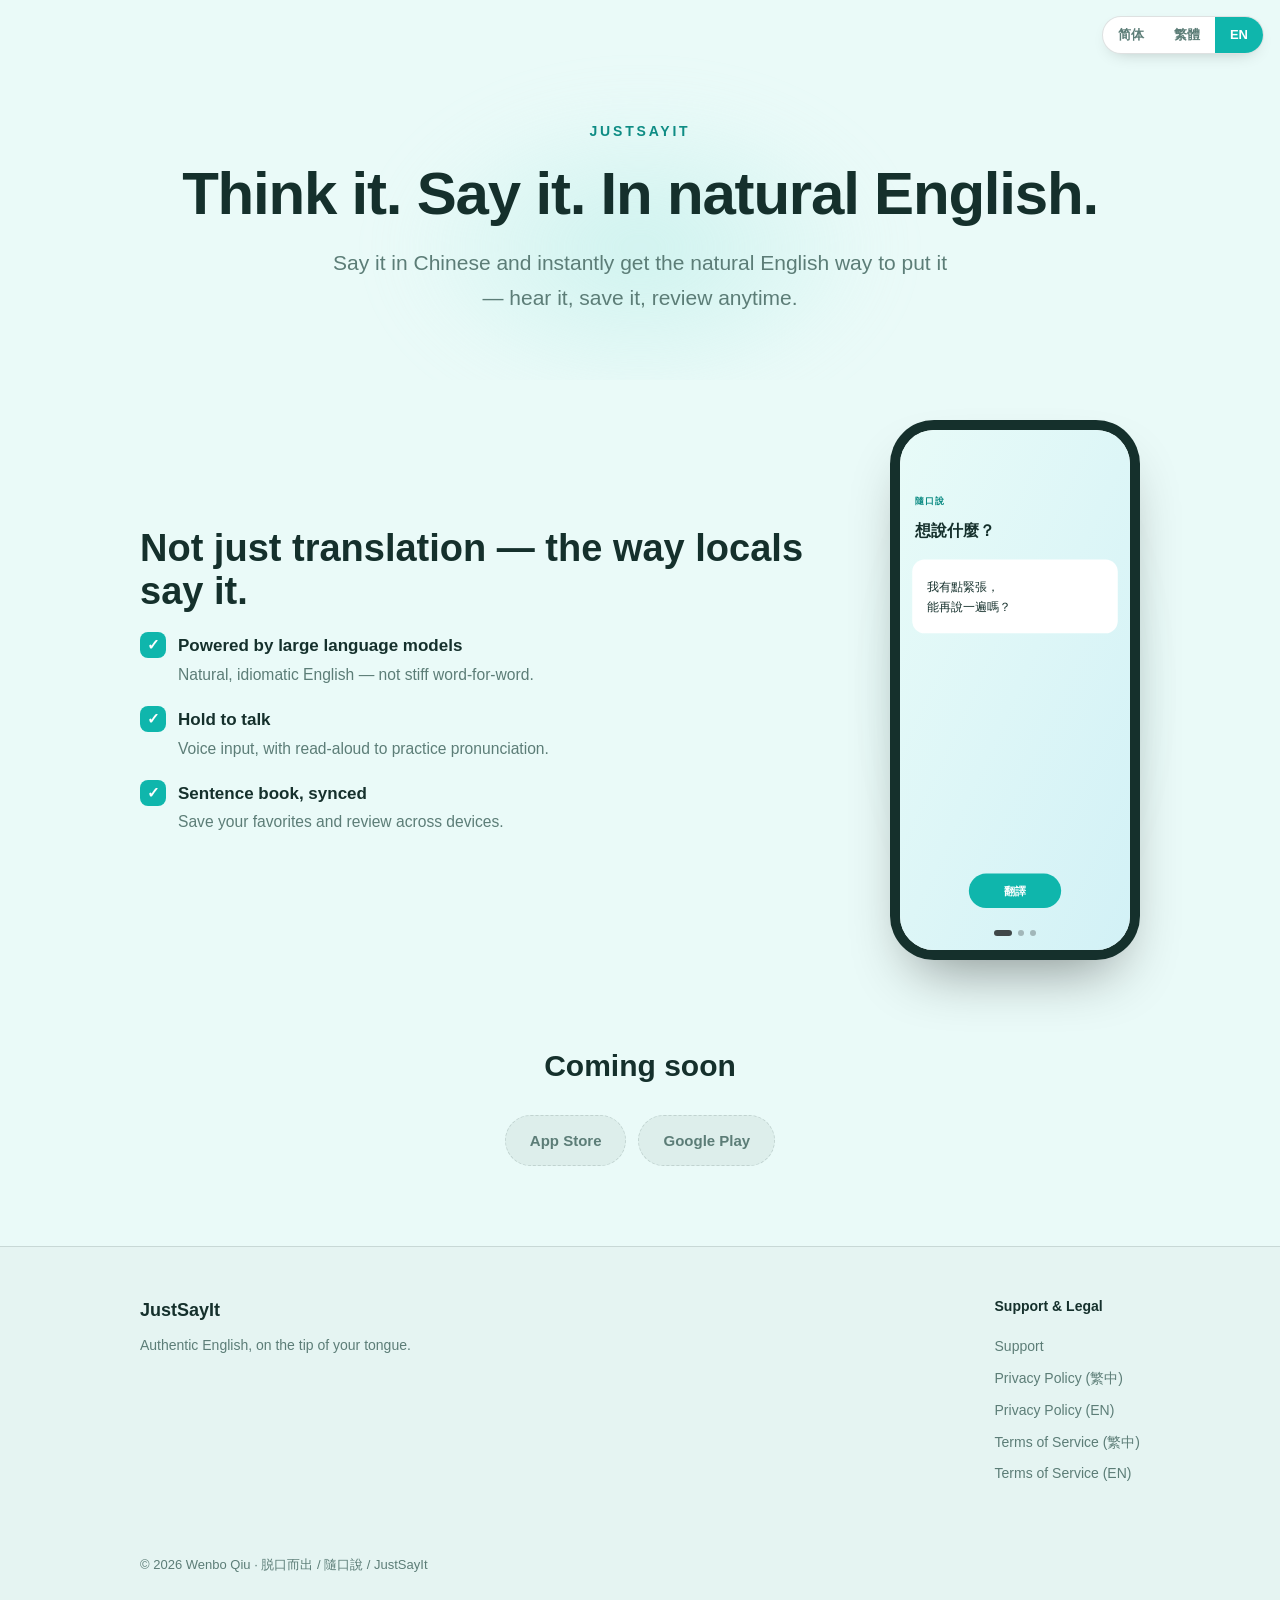
==== marketing.html @ a79a9fb3 "feat: 营销页 + 技术支持页（三语：简体 / 繁中 / 英文）+ 占位截图 - marketing.html：Hero + 功能亮点 + 手机截图轮播 + 下载占位 + 法务页脚 - suppo" ====
<!DOCTYPE html>
<html lang="zh-Hant">
<head>
  <meta charset="UTF-8" />
  <meta name="viewport" content="width=device-width, initial-scale=1.0" />
  <title>隨口說 · JustSayIt — 道地英文，脫口來</title>
  <meta name="description" content="隨口說 JustSayIt：說出中文，立刻得到道地的英文說法，聽發音、收藏到句子本，隨時回顧。" />
  <style>
    :root {
      color-scheme: light;
      --fg: #15302c;
      --fg-muted: #5c7d77;
      --bg: #eafaf8;
      --accent: #0fb6ac;
      --accent-dark: #0e8c84;
      --chip-bg: rgba(21, 48, 44, 0.06);
      --chip-border: rgba(21, 48, 44, 0.14);
      --frame: #15302c;
    }
    * { box-sizing: border-box; }
    html { -webkit-text-size-adjust: 100%; scroll-behavior: smooth; }
    body {
      margin: 0; color: var(--fg); background: var(--bg);
      font-family: -apple-system, BlinkMacSystemFont, "Segoe UI", "PingFang TC",
        "PingFang SC", "Microsoft JhengHei", "Microsoft YaHei", Roboto, Helvetica, Arial, sans-serif;
      line-height: 1.7; -webkit-font-smoothing: antialiased;
    }

    /* 语言切换 */
    .lang-switch {
      position: fixed; top: 16px; right: 16px; z-index: 20;
      display: inline-flex; background: #fff; border: 1px solid var(--chip-border);
      border-radius: 999px; overflow: hidden; font-size: 13px; font-weight: 600;
      box-shadow: 0 6px 18px -10px rgba(0,0,0,.3);
    }
    .lang-switch button {
      border: none; background: transparent; color: var(--fg-muted);
      padding: 7px 15px; cursor: pointer; font: inherit;
    }
    .lang-switch button.on { background: var(--accent); color: #fff; }
    .lang-hant, .lang-hans, .lang-en { display: none; }
    body.l-hant .lang-hant { display: inline; }
    body.l-hans .lang-hans { display: inline; }
    body.l-en  .lang-en  { display: inline; }

    .wrap { max-width: 1100px; margin: 0 auto; padding: 0 24px; }

    /* Hero */
    .hero { text-align: center; padding: 120px 24px 64px; position: relative; overflow: hidden; }
    .hero::after {
      content: ""; position: absolute; width: 70vw; height: 50vh; max-width: 720px;
      top: 6%; left: 50%; transform: translateX(-50%);
      background: radial-gradient(closest-side, #bdeee9, transparent 70%);
      opacity: .6; filter: blur(28px); z-index: 0; pointer-events: none;
    }
    .hero .logo {
      font-size: 14px; font-weight: 700; letter-spacing: .2em; text-transform: uppercase;
      color: var(--accent-dark); margin: 0 0 18px; position: relative; z-index: 1;
    }
    .hero h1 {
      font-size: clamp(34px, 7vw, 60px); line-height: 1.08; margin: 0 0 18px;
      font-weight: 800; letter-spacing: -.02em; position: relative; z-index: 1;
    }
    .hero .tagline {
      font-size: clamp(16px, 3.4vw, 21px); color: var(--fg-muted);
      max-width: 30em; margin: 0 auto; position: relative; z-index: 1;
    }

    /* 产品展示 */
    .showcase { padding: 40px 24px 80px; }
    .showcase-inner {
      display: flex; align-items: center; gap: clamp(24px, 6vw, 72px);
      max-width: 1000px; margin: 0 auto;
    }
    .showcase .copy { flex: 1; min-width: 0; }
    .showcase h2 { font-size: clamp(26px, 4.5vw, 38px); line-height: 1.15; margin: 0 0 18px; font-weight: 800; }
    .feat { list-style: none; padding: 0; margin: 0; }
    .feat li { display: flex; gap: 12px; margin: 16px 0; font-size: clamp(15px, 3vw, 17px); }
    .feat .ic {
      flex-shrink: 0; width: 26px; height: 26px; border-radius: 8px;
      background: var(--accent); color: #fff; display: grid; place-items: center;
      font-size: 15px; font-weight: 700;
    }
    .feat b { display: block; }
    .feat span.sub { color: var(--fg-muted); font-size: .92em; }

    /* 手机 */
    .device { flex-shrink: 0; position: relative; isolation: isolate; }
    .device::before {
      content: ""; position: absolute; inset: -16% -24%;
      background: radial-gradient(closest-side, var(--accent), transparent 72%);
      opacity: .2; filter: blur(30px); z-index: -1;
    }
    .phone {
      width: auto; height: clamp(420px, 60vh, 560px); aspect-ratio: 390 / 844;
      background: var(--frame); border-radius: 44px; padding: 10px;
      box-shadow: 0 30px 60px -24px rgba(0,0,0,.45);
    }
    .screen { position: relative; width: 100%; height: 100%; border-radius: 34px; overflow: hidden; background: #fff; }
    .screen img { position: absolute; inset: 0; width: 100%; height: 100%; object-fit: cover; opacity: 0; transition: opacity .8s ease; }
    .screen img.active { opacity: 1; }
    .dots { position: absolute; bottom: 14px; left: 0; right: 0; display: flex; justify-content: center; gap: 6px; }
    .dots span { width: 6px; height: 6px; border-radius: 999px; background: rgba(0,0,0,.25); transition: all .3s ease; }
    .dots span.on { background: rgba(0,0,0,.7); width: 18px; }

    /* 下载 */
    .downloads { text-align: center; padding: 0 24px 80px; }
    .downloads h2 { font-size: clamp(22px, 4vw, 30px); margin: 0 0 24px; font-weight: 800; }
    .links { display: flex; flex-wrap: wrap; gap: 12px; justify-content: center; }
    .chip {
      display: inline-flex; align-items: center; gap: 6px; font-size: 15px; font-weight: 600;
      padding: 12px 24px; border-radius: 999px; background: var(--chip-bg);
      border: 1px solid var(--chip-border); color: var(--fg); text-decoration: none;
      transition: transform .2s ease;
    }
    .chip:hover { transform: translateY(-2px); }
    .chip.disabled { color: var(--fg-muted); border-style: dashed; cursor: not-allowed; pointer-events: none; }

    /* 页脚 */
    .site-footer { border-top: 1px solid var(--chip-border); padding: 48px 24px; background: rgba(0,0,0,.025); }
    .footer-inner { max-width: 1000px; margin: 0 auto; display: flex; flex-wrap: wrap; gap: 40px; justify-content: space-between; }
    .foot-brand { font-size: 18px; font-weight: 800; margin: 0 0 8px; }
    .foot-col h4 { font-size: 14px; font-weight: 700; margin: 0 0 12px; }
    .foot-col a { display: block; font-size: 14px; color: var(--fg-muted); text-decoration: none; padding: 4px 0; }
    .foot-col a:hover { color: var(--accent-dark); }
    .foot-copy { width: 100%; margin-top: 24px; font-size: 13px; color: var(--fg-muted); }

    @media (max-width: 760px) {
      .hero { padding-top: 96px; }
      .showcase-inner { flex-direction: column-reverse; text-align: center; }
      .feat li { text-align: left; }
      .phone { height: auto; width: clamp(240px, 72vw, 320px); border-radius: 38px; }
    }
    @media (prefers-reduced-motion: reduce) {
      html { scroll-behavior: auto; }
      .screen img { transition: none; }
    }
  </style>
</head>
<body class="l-hant">
  <div class="lang-switch">
    <button data-lang="hans">简体</button>
    <button data-lang="hant" class="on">繁體</button>
    <button data-lang="en">EN</button>
  </div>

  <!-- Hero -->
  <section class="hero">
    <p class="logo">
      <span class="lang-hant">隨口說 · JustSayIt</span>
      <span class="lang-hans">脱口而出 · JustSayIt</span>
      <span class="lang-en">JustSayIt</span>
    </p>
    <h1>
      <span class="lang-hant">心有所想，道地英文脫口來。</span>
      <span class="lang-hans">心有所想，脱口而出。</span>
      <span class="lang-en">Think it. Say it. In natural English.</span>
    </h1>
    <p class="tagline">
      <span class="lang-hant">說出中文，立刻得到道地的英文說法，聽發音、收藏到句子本，隨時回顧。</span>
      <span class="lang-hans">说出中文，立刻得到地道的英语说法，听发音、收藏到句子本，随时回顾。</span>
      <span class="lang-en">Say it in Chinese and instantly get the natural English way to put it — hear it, save it, review anytime.</span>
    </p>
  </section>

  <!-- 展示 -->
  <section class="showcase">
    <div class="showcase-inner">
      <div class="copy">
        <h2>
          <span class="lang-hant">不只是翻譯，是「道地的說法」。</span>
          <span class="lang-hans">不只是翻译，是"地道的说法"。</span>
          <span class="lang-en">Not just translation — the way locals say it.</span>
        </h2>
        <ul class="feat">
          <li>
            <span class="ic">✓</span>
            <span>
              <b><span class="lang-hant">大型語言模型驅動</span><span class="lang-hans">大语言模型驱动</span><span class="lang-en">Powered by large language models</span></b>
              <span class="sub"><span class="lang-hant">給出自然、道地的英文，而非生硬直譯。</span><span class="lang-hans">给出自然、地道的英语，而非生硬直译。</span><span class="lang-en">Natural, idiomatic English — not stiff word-for-word.</span></span>
            </span>
          </li>
          <li>
            <span class="ic">✓</span>
            <span>
              <b><span class="lang-hant">按住說話，開口即譯</span><span class="lang-hans">按住说话，开口即译</span><span class="lang-en">Hold to talk</span></b>
              <span class="sub"><span class="lang-hant">語音輸入，配合朗讀練習發音。</span><span class="lang-hans">语音输入，配合朗读练习发音。</span><span class="lang-en">Voice input, with read-aloud to practice pronunciation.</span></span>
            </span>
          </li>
          <li>
            <span class="ic">✓</span>
            <span>
              <b><span class="lang-hant">句子本雲端同步</span><span class="lang-hans">句子本云同步</span><span class="lang-en">Sentence book, synced</span></b>
              <span class="sub"><span class="lang-hant">收藏好句，多台裝置隨時回顧。</span><span class="lang-hans">收藏好句，多台设备随时回顾。</span><span class="lang-en">Save your favorites and review across devices.</span></span>
            </span>
          </li>
        </ul>
      </div>
      <div class="device">
        <div class="phone">
          <div class="screen">
            <img src="assets/screen-1.svg" alt="screen 1" class="active" />
            <img src="assets/screen-2.svg" alt="screen 2" />
            <img src="assets/screen-3.svg" alt="screen 3" />
            <div class="dots"><span class="on"></span><span></span><span></span></div>
          </div>
        </div>
      </div>
    </div>
  </section>

  <!-- 下载 -->
  <section class="downloads">
    <h2>
      <span class="lang-hant">即將上架</span>
      <span class="lang-hans">即将上架</span>
      <span class="lang-en">Coming soon</span>
    </h2>
    <div class="links">
      <a class="chip disabled" aria-disabled="true" role="link">App Store</a>
      <a class="chip disabled" aria-disabled="true" role="link">Google Play</a>
    </div>
  </section>

  <!-- 页脚 -->
  <footer class="site-footer">
    <div class="footer-inner">
      <div>
        <p class="foot-brand">
          <span class="lang-hant">隨口說 · JustSayIt</span>
          <span class="lang-hans">脱口而出 · JustSayIt</span>
          <span class="lang-en">JustSayIt</span>
        </p>
        <p style="margin:0;color:var(--fg-muted);font-size:14px;">
          <span class="lang-hant">道地英文，脫口來。</span>
          <span class="lang-hans">地道口语翻译。</span>
          <span class="lang-en">Authentic English, on the tip of your tongue.</span>
        </p>
      </div>
      <div class="foot-col">
        <h4><span class="lang-hant">支援與法務</span><span class="lang-hans">支持与法务</span><span class="lang-en">Support &amp; Legal</span></h4>
        <a href="support.html"><span class="lang-hant">技術支援</span><span class="lang-hans">技术支持</span><span class="lang-en">Support</span></a>
        <a href="privacy.zh-Hant.html"><span class="lang-hant">隱私權政策</span><span class="lang-hans">隐私政策（繁体）</span><span class="lang-en">Privacy Policy (繁中)</span></a>
        <a href="privacy.en.html">Privacy Policy (EN)</a>
        <a href="terms.zh-Hant.html"><span class="lang-hant">服務條款</span><span class="lang-hans">服务条款（繁体）</span><span class="lang-en">Terms of Service (繁中)</span></a>
        <a href="terms.en.html">Terms of Service (EN)</a>
      </div>
      <p class="foot-copy">© 2026 Wenbo Qiu · 脱口而出 / 隨口說 / JustSayIt</p>
    </div>
  </footer>

  <script>
    /* 语言切换：hans 简体 / hant 繁體 / en */
    const btns = [...document.querySelectorAll(".lang-switch button")];
    function setLang(lang) {
      document.body.className = "l-" + lang;
      document.documentElement.lang = lang === "en" ? "en" : (lang === "hans" ? "zh-Hans" : "zh-Hant");
      btns.forEach(b => b.classList.toggle("on", b.dataset.lang === lang));
    }
    btns.forEach(b => b.addEventListener("click", () => setLang(b.dataset.lang)));
    /* 按浏览器语言默认 */
    const nav = (navigator.language || "").toLowerCase();
    let def = "hant";
    if (nav.startsWith("zh")) def = /(cn|sg|hans)/.test(nav) ? "hans" : "hant";
    else if (nav) def = "en";
    setLang(def);

    /* 截图轮播 */
    const screen = document.querySelector(".screen");
    const slides = [...screen.querySelectorAll("img")];
    const dotEls = [...screen.querySelectorAll(".dots span")];
    let idx = 0;
    setInterval(() => {
      slides[idx].classList.remove("active"); dotEls[idx].classList.remove("on");
      idx = (idx + 1) % slides.length;
      slides[idx].classList.add("active"); dotEls[idx].classList.add("on");
    }, 3200);
  </script>
</body>
</html>
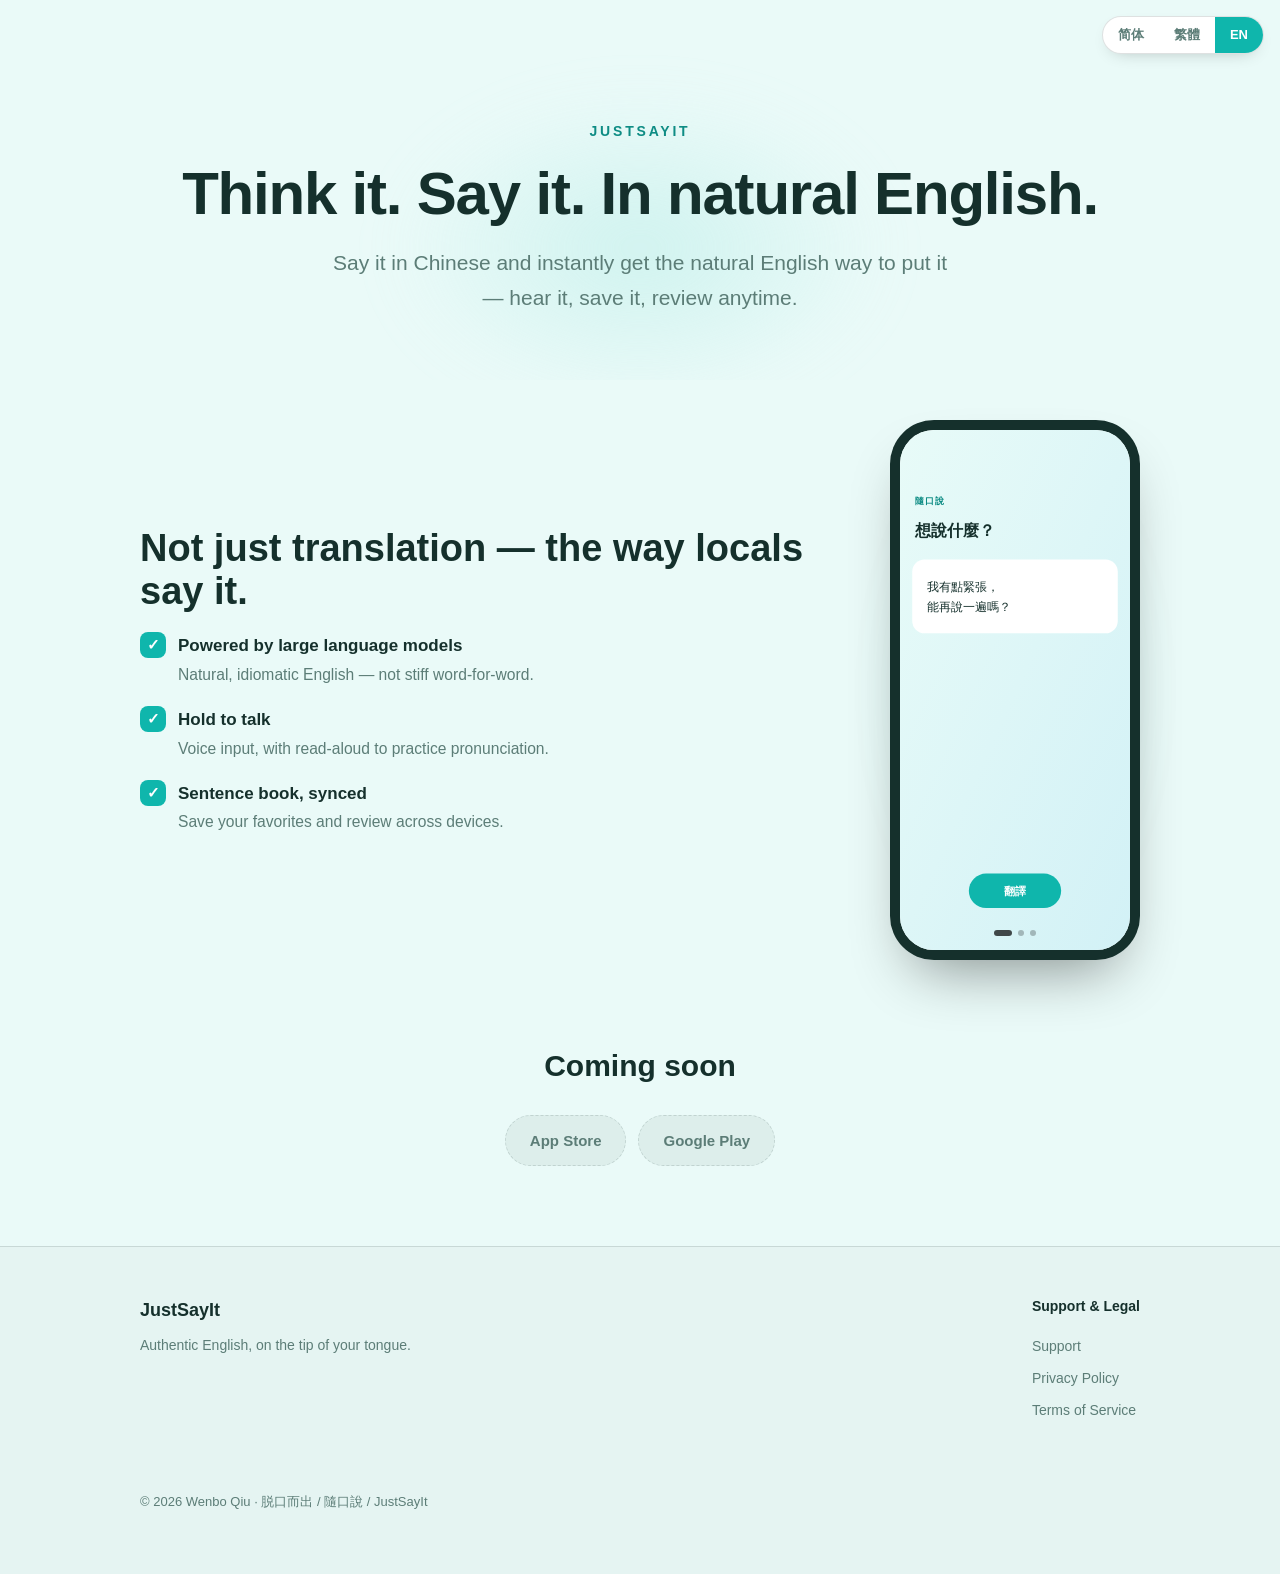
==== commit a253e825: "refactor: 隐私政策与服务条款合并为三语单页（简体 / 繁中 / 英文） - 新增 privacy.html / terms.html，三语切换，替代原 4 个单语言文件 - 简体正文按海外口" ====
--- a/marketing.html
+++ b/marketing.html
@@ -240,10 +240,8 @@
       <div class="foot-col">
         <h4><span class="lang-hant">支援與法務</span><span class="lang-hans">支持与法务</span><span class="lang-en">Support &amp; Legal</span></h4>
         <a href="support.html"><span class="lang-hant">技術支援</span><span class="lang-hans">技术支持</span><span class="lang-en">Support</span></a>
-        <a href="privacy.zh-Hant.html"><span class="lang-hant">隱私權政策</span><span class="lang-hans">隐私政策（繁体）</span><span class="lang-en">Privacy Policy (繁中)</span></a>
-        <a href="privacy.en.html">Privacy Policy (EN)</a>
-        <a href="terms.zh-Hant.html"><span class="lang-hant">服務條款</span><span class="lang-hans">服务条款（繁体）</span><span class="lang-en">Terms of Service (繁中)</span></a>
-        <a href="terms.en.html">Terms of Service (EN)</a>
+        <a href="privacy.html"><span class="lang-hant">隱私權政策</span><span class="lang-hans">隐私政策</span><span class="lang-en">Privacy Policy</span></a>
+        <a href="terms.html"><span class="lang-hant">服務條款</span><span class="lang-hans">服务条款</span><span class="lang-en">Terms of Service</span></a>
       </div>
       <p class="foot-copy">© 2026 Wenbo Qiu · 脱口而出 / 隨口說 / JustSayIt</p>
     </div>
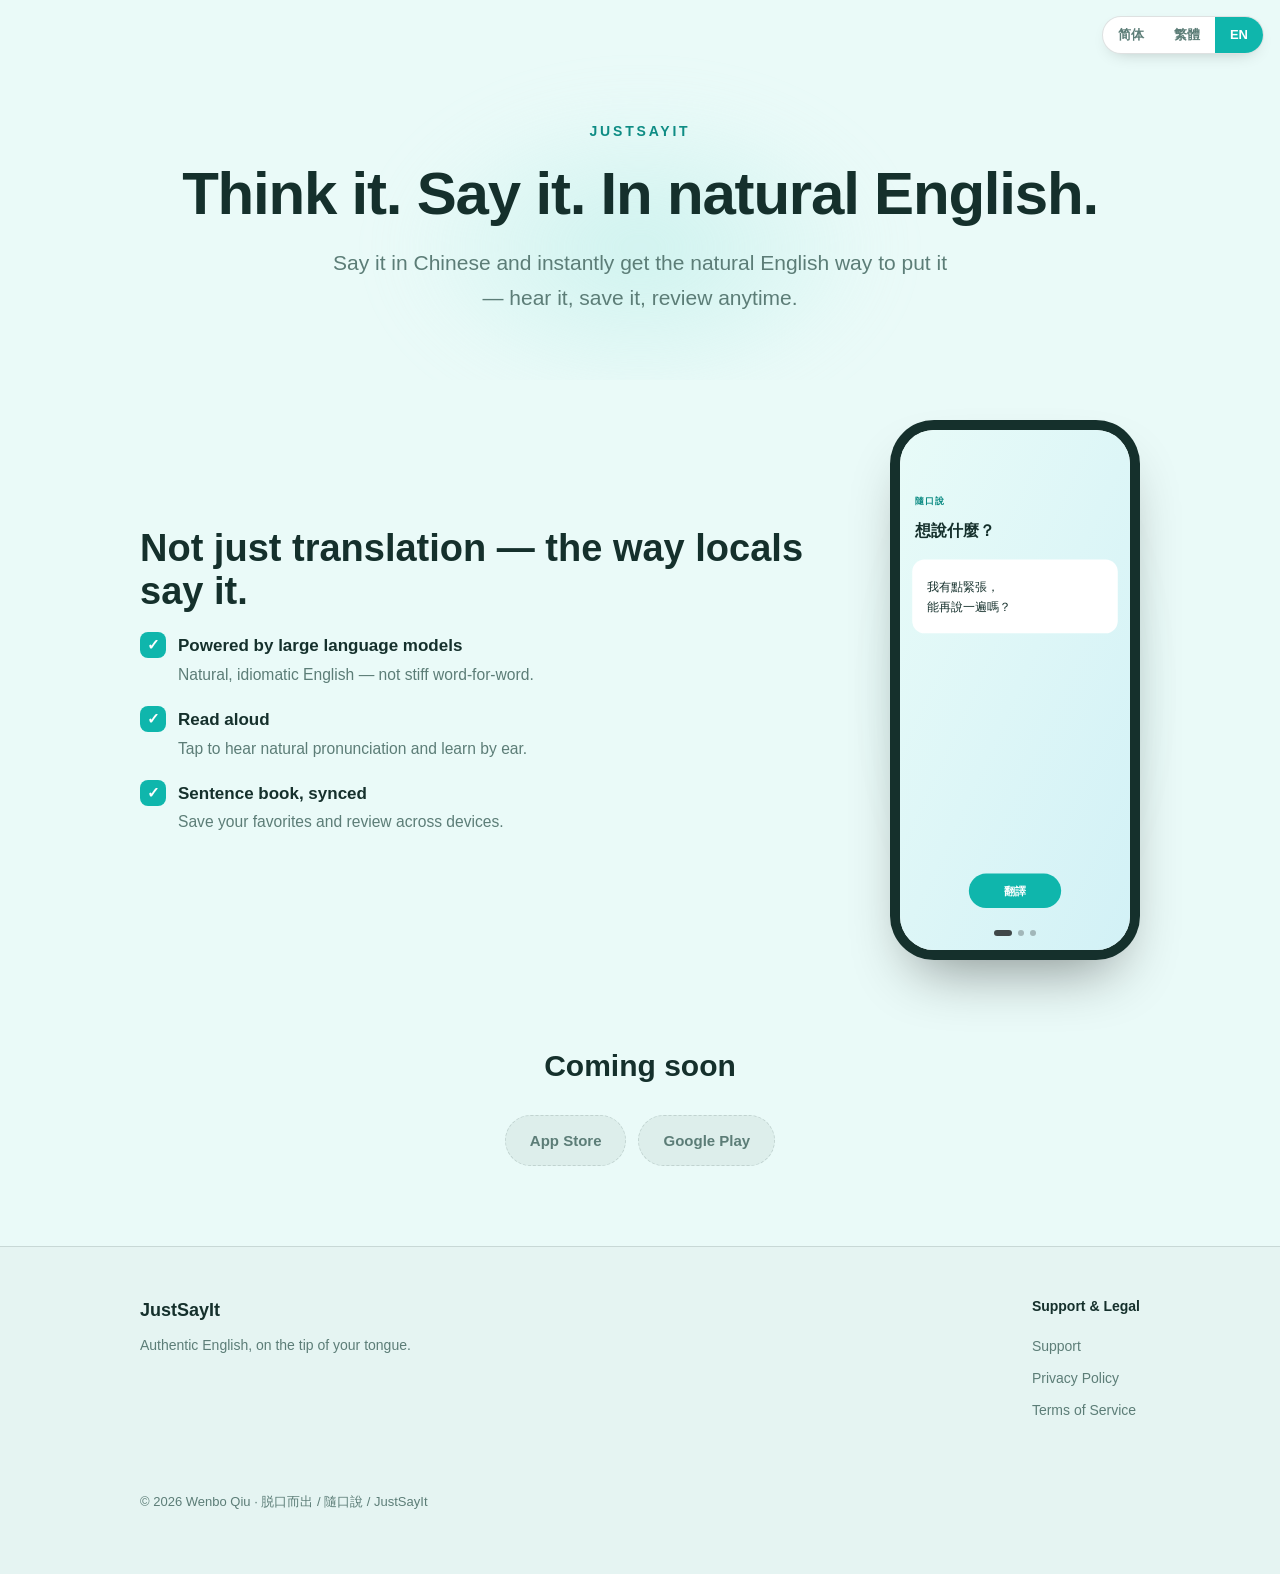
==== commit f8e2dd5f: "fix: 移除应用并不具备的麦克风/语音输入相关描述 app 自身不申请麦克风、不做语音识别（语音输入是输入法/系统功能，app 仅接收文字）。 为与实际功能一致并避免 App Store 申报不符：" ====
--- a/marketing.html
+++ b/marketing.html
@@ -183,8 +183,8 @@
           <li>
             <span class="ic">✓</span>
             <span>
-              <b><span class="lang-hant">按住說話，開口即譯</span><span class="lang-hans">按住说话，开口即译</span><span class="lang-en">Hold to talk</span></b>
-              <span class="sub"><span class="lang-hant">語音輸入，配合朗讀練習發音。</span><span class="lang-hans">语音输入，配合朗读练习发音。</span><span class="lang-en">Voice input, with read-aloud to practice pronunciation.</span></span>
+              <b><span class="lang-hant">朗讀發音</span><span class="lang-hans">朗读发音</span><span class="lang-en">Read aloud</span></b>
+              <span class="sub"><span class="lang-hant">點一下聽道地發音，邊聽邊學。</span><span class="lang-hans">点一下听地道发音，边听边学。</span><span class="lang-en">Tap to hear natural pronunciation and learn by ear.</span></span>
             </span>
           </li>
           <li>
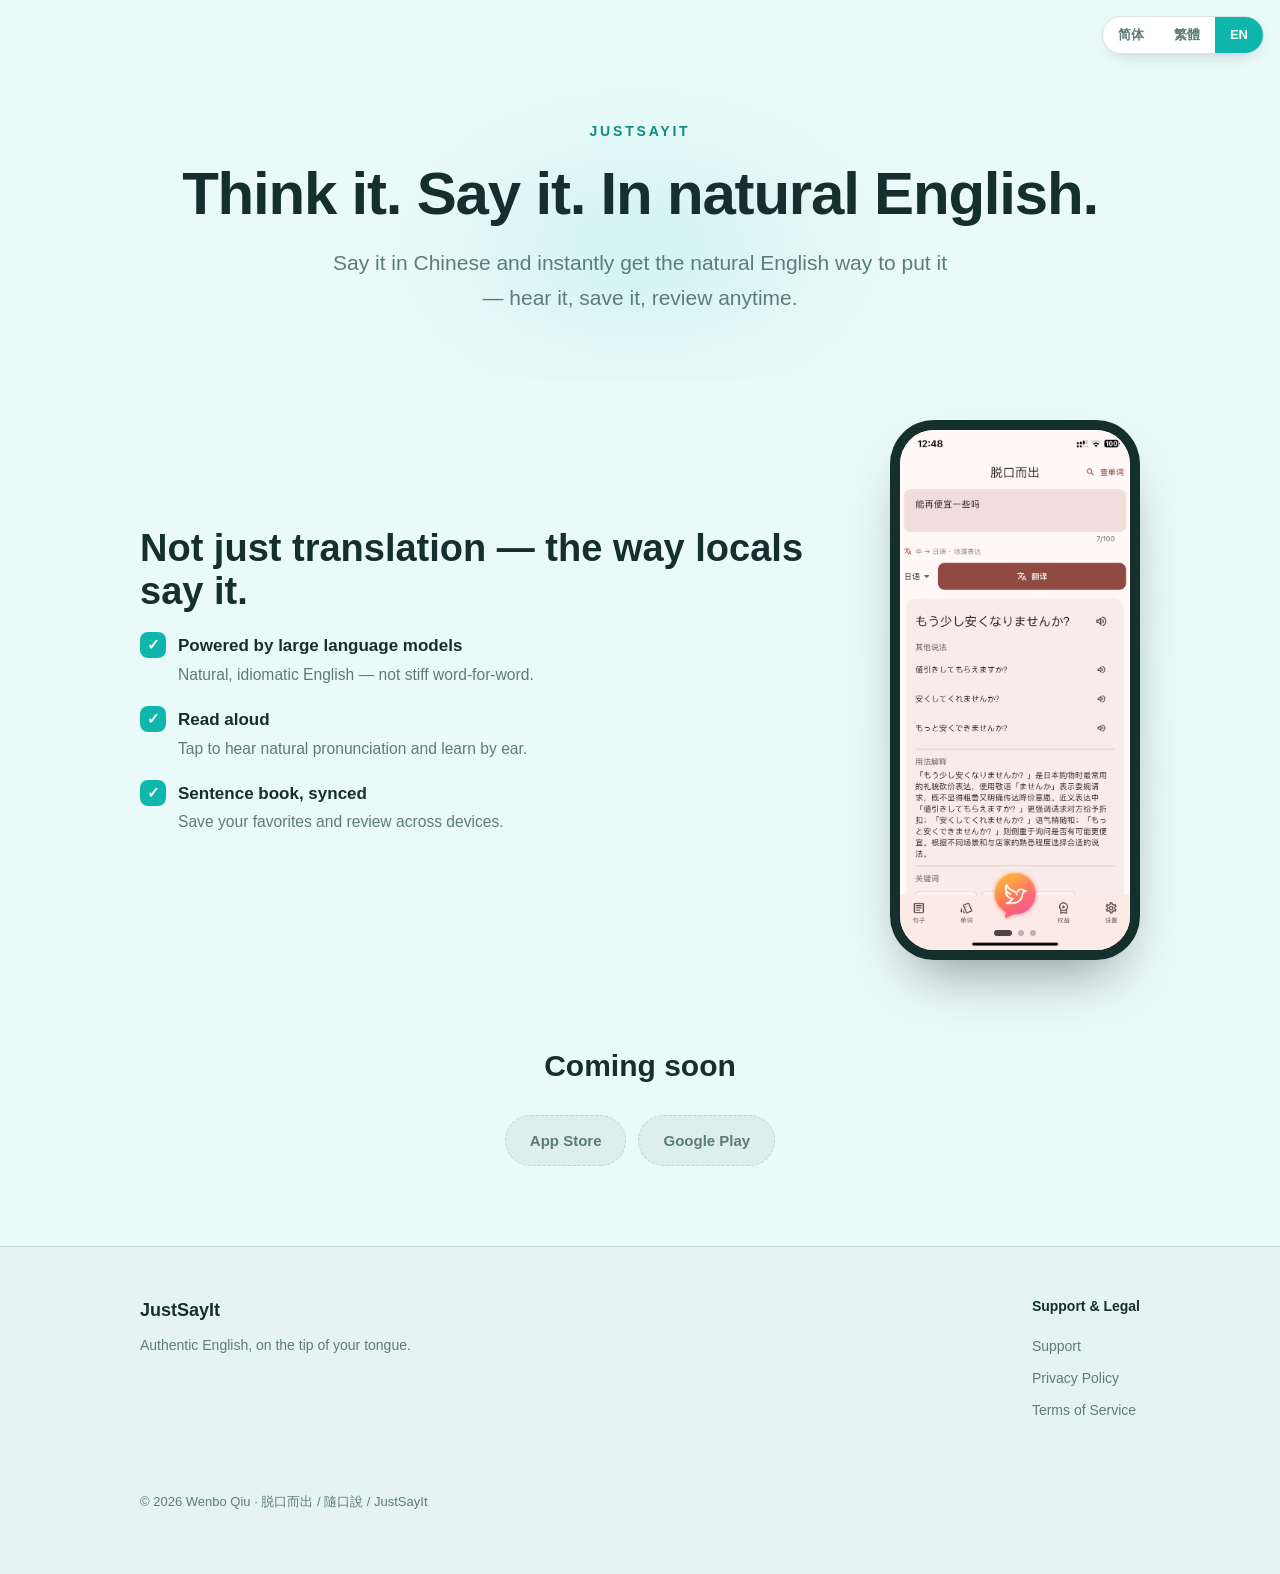
==== commit 57085123: "chore(marketing): 切到 PNG + 补 alt 描述" ====
--- a/marketing.html
+++ b/marketing.html
@@ -199,9 +199,9 @@
       <div class="device">
         <div class="phone">
           <div class="screen">
-            <img src="assets/screen-1.svg" alt="screen 1" class="active" />
-            <img src="assets/screen-2.svg" alt="screen 2" />
-            <img src="assets/screen-3.svg" alt="screen 3" />
+            <img src="assets/screen-1.png" alt="隨口說 app 截图 1" class="active" />
+            <img src="assets/screen-2.png" alt="隨口說 app 截图 2" />
+            <img src="assets/screen-3.png" alt="隨口說 app 截图 3" />
             <div class="dots"><span class="on"></span><span></span><span></span></div>
           </div>
         </div>
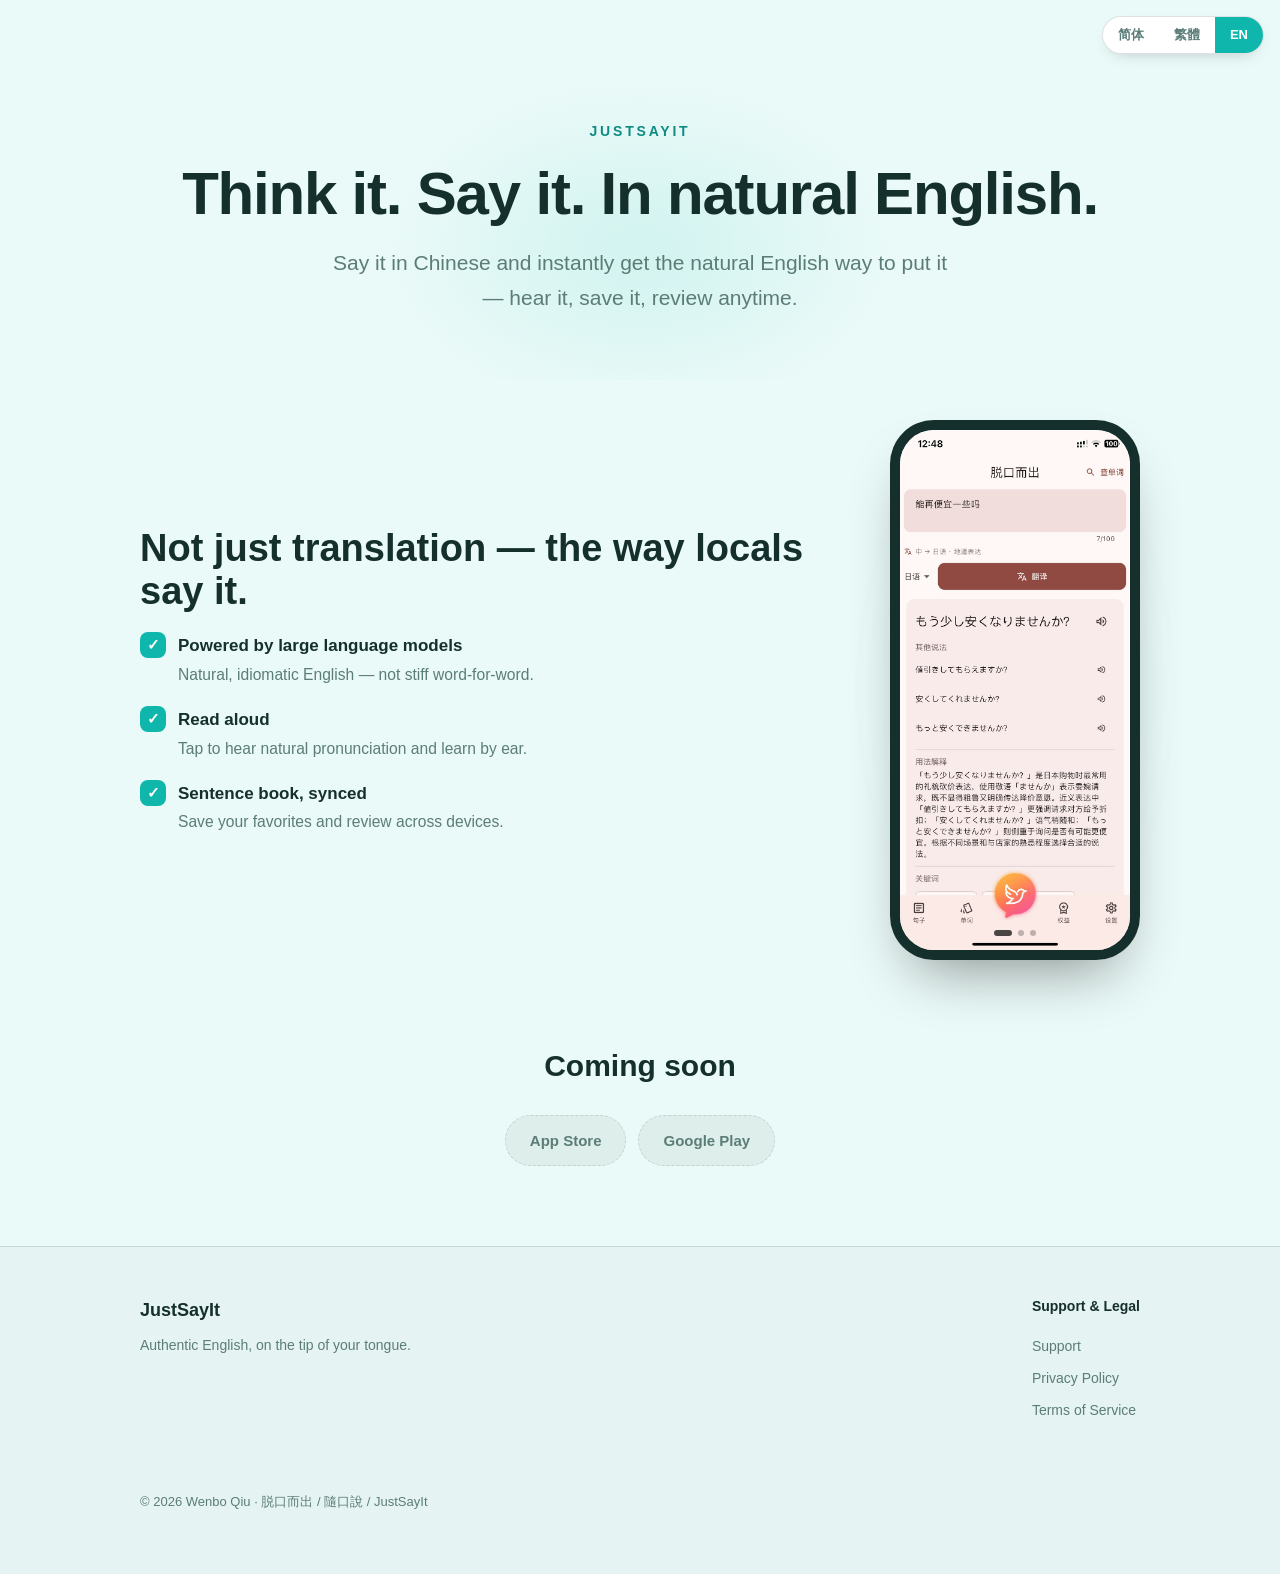
==== commit 83edab54: "perf(marketing): 截图改用网页版 JPG + 补 width/height 防 CLS - 新增 assets/web/screen-{1,2,3}.jpg：800px 宽、q85，每" ====
--- a/marketing.html
+++ b/marketing.html
@@ -199,9 +199,9 @@
       <div class="device">
         <div class="phone">
           <div class="screen">
-            <img src="assets/screen-1.png" alt="隨口說 app 截图 1" class="active" />
-            <img src="assets/screen-2.png" alt="隨口說 app 截图 2" />
-            <img src="assets/screen-3.png" alt="隨口說 app 截图 3" />
+            <img src="assets/web/screen-1.jpg" width="800" height="1736" alt="隨口說 app 截图 1" class="active" decoding="async" />
+            <img src="assets/web/screen-2.jpg" width="800" height="1736" alt="隨口說 app 截图 2" loading="lazy" decoding="async" />
+            <img src="assets/web/screen-3.jpg" width="800" height="1736" alt="隨口說 app 截图 3" loading="lazy" decoding="async" />
             <div class="dots"><span class="on"></span><span></span><span></span></div>
           </div>
         </div>
